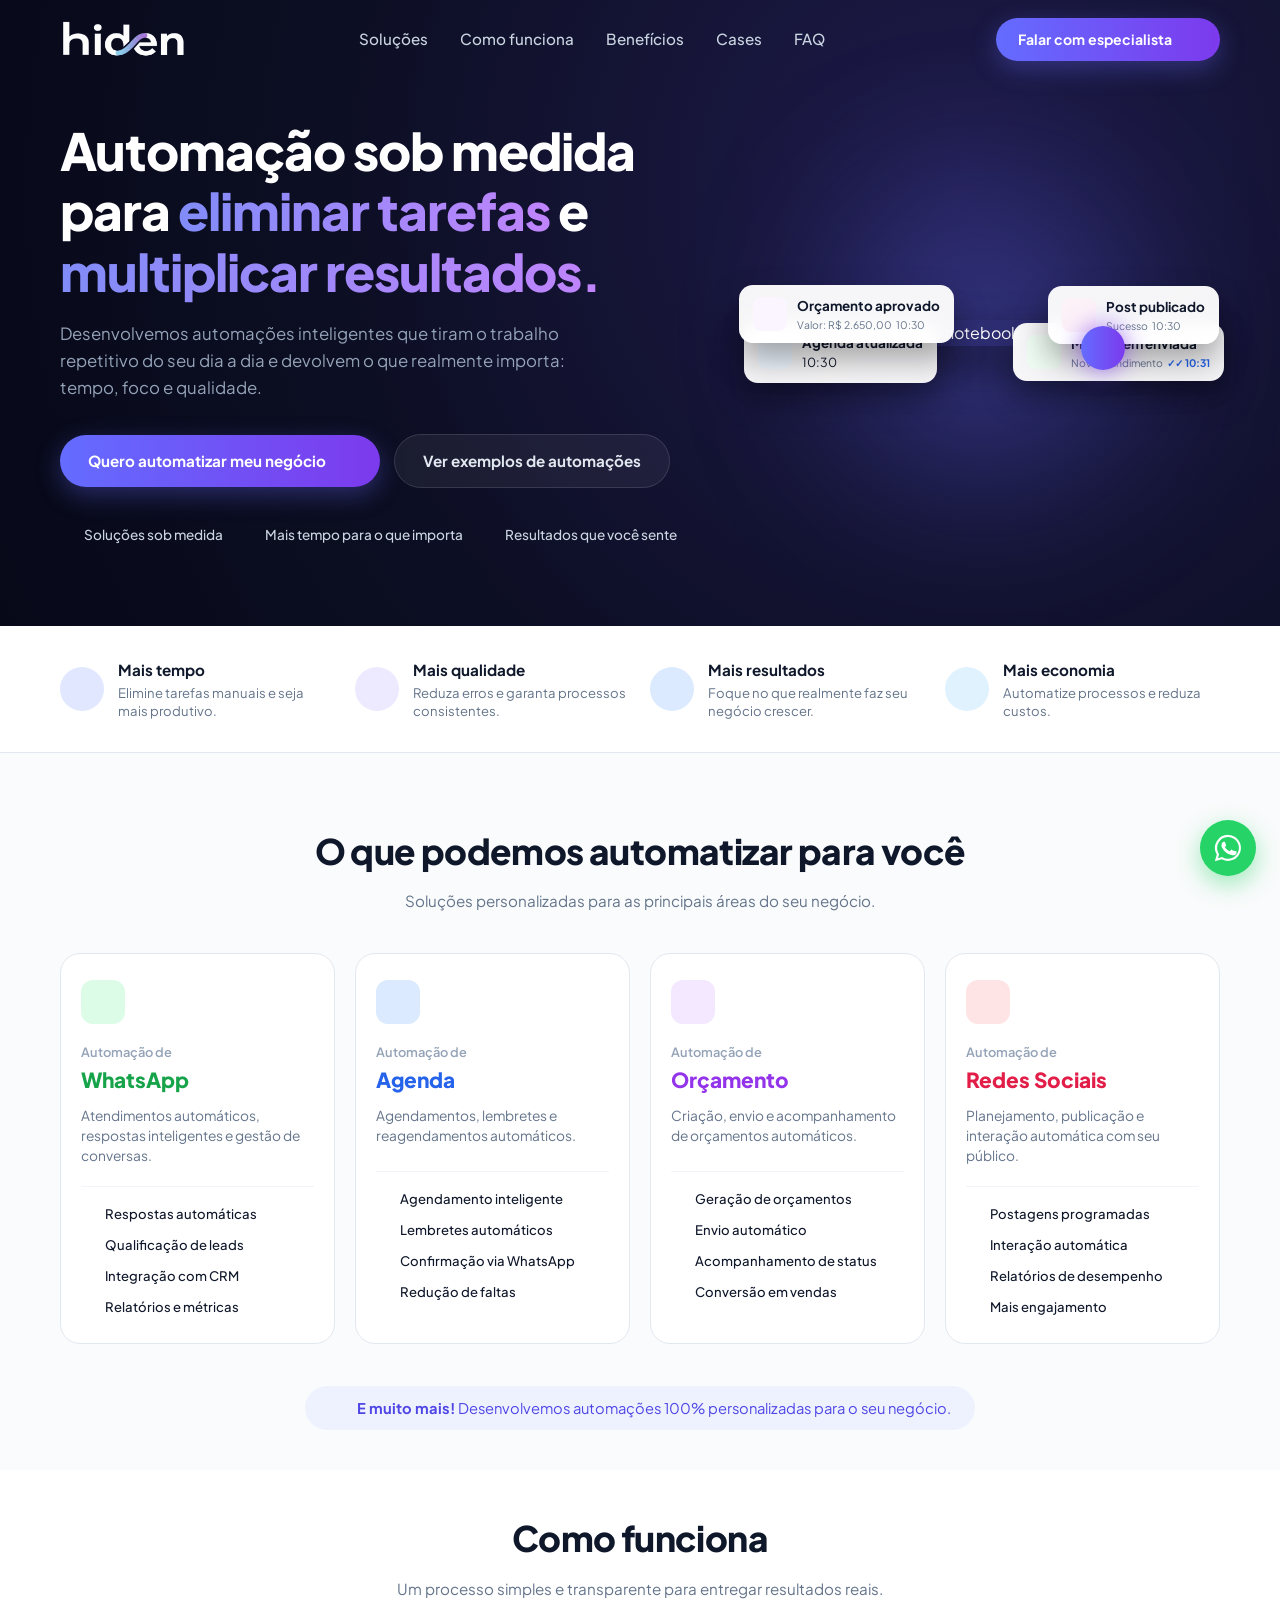
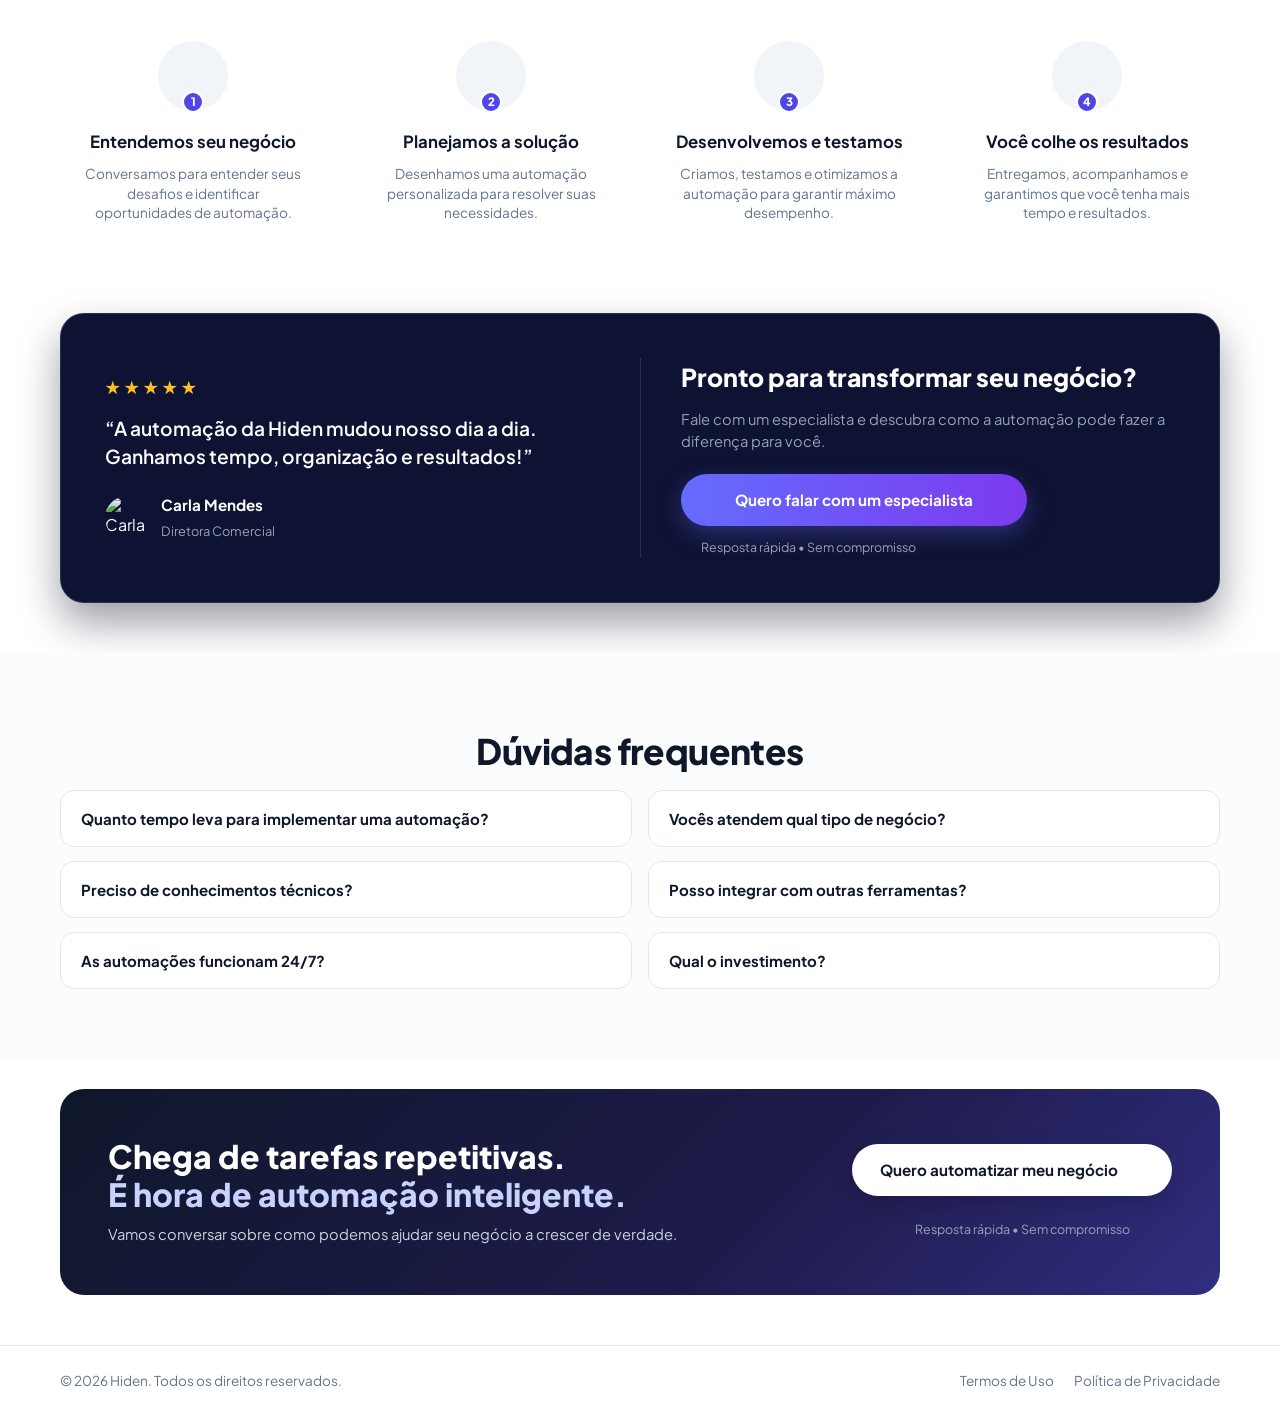
==== index.html @ 2fac0764 "fix whatsapp" ====
<!DOCTYPE html>
<html lang="pt-BR">
<head>
  <meta charset="UTF-8" />
  <meta name="viewport" content="width=device-width, initial-scale=1.0" />
  <title>Hiden - Automação Sob Medida</title>
  <link rel="preconnect" href="https://fonts.googleapis.com">
  <link rel="preconnect" href="https://fonts.gstatic.com" crossorigin>
  <link href="https://fonts.googleapis.com/css2?family=Plus+Jakarta+Sans:wght@400;500;600;700;800&display=swap" rel="stylesheet">
  <script src="https://unpkg.com/lucide@latest"></script>
  <link rel="stylesheet" href="style.css" />
  <link rel="icon" type="image/x-icon" href="icone.ico">
</head>
<body>

  <div class="navbar-wrapper">
    <nav class="navbar container">
      <div class="logo">
        <img src="logo_branco.png" height="40" alt="Hiden">
      </div>
      <ul class="nav-links">
        <li><a href="#solucoes">Soluções</a></li>
        <li><a href="#como-funciona">Como funciona</a></li>
        <li><a href="#beneficios">Benefícios</a></li>
        <li><a href="#cases">Cases</a></li>
        <li><a href="#faq">FAQ</a></li>
      </ul>
      <a href="https://wa.me/5511926170444?text=Ol%C3%A1%21%20Quero%20automatizar%20o%20meu%20trabalho." target="_blank" class="btn btn-primary btn-nav">Falar com especialista <i data-lucide="arrow-right"></i></a>
    </nav>
  </div>

  <header class="hero-wrapper">

    <div class="hero-content container">
      <div class="hero-text">
        <h1>Automação sob medida para <span class="gradient-text">eliminar tarefas</span> e <span class="gradient-text">multiplicar resultados.</span></h1>
        <p class="hero-description">
          Desenvolvemos automações inteligentes que tiram o trabalho repetitivo do seu dia a dia e devolvem o que realmente importa: tempo, foco e qualidade.
        </p>

        <div class="hero-actions">
          <a href="https://wa.me/5511926170444?text=Ol%C3%A1%21%20Quero%20automatizar%20o%20meu%20trabalho." target="_blank" class="btn btn-primary">Quero automatizar meu negócio <i data-lucide="arrow-right"></i></a>
          <a href="#solucoes" class="btn btn-secondary">Ver exemplos de automações</a>
        </div>

        <div class="hero-badges">
          <div class="badge-item"><i data-lucide="check-circle-2"></i> Soluções sob medida</div>
          <div class="badge-item"><i data-lucide="check-circle-2"></i> Mais tempo para o que importa</div>
          <div class="badge-item"><i data-lucide="check-circle-2"></i> Resultados que você sente</div>
        </div>
      </div>

      <div class="hero-visual">
        <div class="visual-glow"></div>
        <img src="https://images.unsplash.com/photo-1534528741775-53994a69daeb?auto=format&fit=crop&w=700&q=80" alt="Profissional utilizando notebook" class="person-img" />

        <div class="floating-card card-top-left">
          <div class="card-icon blue"><i data-lucide="calendar"></i></div>
          <div class="card-info">
            <strong>Agenda atualizada</strong>
            <span>10:30</span>
          </div>
        </div>

        <div class="floating-card card-top-right">
          <div class="card-icon green"><i data-lucide="message-circle"></i></div>
          <div class="card-info">
            <strong>Mensagem enviada</strong>
            <small>Novo atendimento <span class="check-double">✓✓ 10:31</span></small>
          </div>
        </div>

        <div class="floating-badge-center">
          <i data-lucide="check"></i>
        </div>

        <div class="floating-card card-bottom-left">
          <div class="card-icon purple"><i data-lucide="badge-dollar-sign"></i></div>
          <div class="card-info">
            <strong>Orçamento aprovado</strong>
            <small>Valor: R$ 2.650,00 <span>10:30</span></small>
          </div>
        </div>

        <div class="floating-card card-bottom-right">
          <div class="card-icon pink"><i data-lucide="camera"></i></div>
          <div class="card-info">
            <strong>Post publicado</strong>
            <small>Sucesso <span>10:30</span></small>
          </div>
        </div>
      </div>
    </div>
  </header>

  <section class="benefits-bar" id="beneficios">
    <div class="container benefits-grid">
      <div class="benefit-item">
        <div class="benefit-icon blue"><i data-lucide="clock"></i></div>
        <div>
          <h4>Mais tempo</h4>
          <p>Elimine tarefas manuais e seja mais produtivo.</p>
        </div>
      </div>
      <div class="benefit-item">
        <div class="benefit-icon purple"><i data-lucide="crosshair"></i></div>
        <div>
          <h4>Mais qualidade</h4>
          <p>Reduza erros e garanta processos consistentes.</p>
        </div>
      </div>
      <div class="benefit-item">
        <div class="benefit-icon blue-dark"><i data-lucide="bar-chart-2"></i></div>
        <div>
          <h4>Mais resultados</h4>
          <p>Foque no que realmente faz seu negócio crescer.</p>
        </div>
      </div>
      <div class="benefit-item">
        <div class="benefit-icon blue-light"><i data-lucide="dollar-sign"></i></div>
        <div>
          <h4>Mais economia</h4>
          <p>Automatize processos e reduza custos.</p>
        </div>
      </div>
    </div>
  </section>

<!-- ================= O QUE PODEMOS AUTOMATIZAR ================= -->
  <section class="section solutions-section" id="solucoes">
    <div class="container text-center">
      <h2 class="section-title">O que podemos automatizar para você</h2>
      <p class="section-subtitle">Soluções personalizadas para as principais áreas do seu negócio.</p>

      <div class="solutions-grid">
        <div class="solution-card">
          <div class="solution-icon-box green"><i data-lucide="message-square"></i></div>
          <span class="solution-tag">Automação de</span>
          <h3 class="green-text">WhatsApp</h3>
          <p class="solution-desc">Atendimentos automáticos, respostas inteligentes e gestão de conversas.</p>
          <ul class="solution-features">
            <li><i data-lucide="check-circle-2"></i> Respostas automáticas</li>
            <li><i data-lucide="check-circle-2"></i> Qualificação de leads</li>
            <li><i data-lucide="check-circle-2"></i> Integração com CRM</li>
            <li><i data-lucide="check-circle-2"></i> Relatórios e métricas</li>
          </ul>
        </div>

        <div class="solution-card">
          <div class="solution-icon-box blue"><i data-lucide="calendar"></i></div>
          <span class="solution-tag">Automação de</span>
          <h3 class="blue-text">Agenda</h3>
          <p class="solution-desc">Agendamentos, lembretes e reagendamentos automáticos.</p>
          <ul class="solution-features">
            <li><i data-lucide="check-circle-2"></i> Agendamento inteligente</li>
            <li><i data-lucide="check-circle-2"></i> Lembretes automáticos</li>
            <li><i data-lucide="check-circle-2"></i> Confirmação via WhatsApp</li>
            <li><i data-lucide="check-circle-2"></i> Redução de faltas</li>
          </ul>
        </div>

        <div class="solution-card">
          <div class="solution-icon-box purple"><i data-lucide="dollar-sign"></i></div>
          <span class="solution-tag">Automação de</span>
          <h3 class="purple-text">Orçamento</h3>
          <p class="solution-desc">Criação, envio e acompanhamento de orçamentos automáticos.</p>
          <ul class="solution-features">
            <li><i data-lucide="check-circle-2"></i> Geração de orçamentos</li>
            <li><i data-lucide="check-circle-2"></i> Envio automático</li>
            <li><i data-lucide="check-circle-2"></i> Acompanhamento de status</li>
            <li><i data-lucide="check-circle-2"></i> Conversão em vendas</li>
          </ul>
        </div>

        <div class="solution-card">
          <div class="solution-icon-box pink"><i data-lucide="camera"></i></div>
          <span class="solution-tag">Automação de</span>
          <h3 class="pink-text">Redes Sociais</h3>
          <p class="solution-desc">Planejamento, publicação e interação automática com seu público.</p>
          <ul class="solution-features">
            <li><i data-lucide="check-circle-2"></i> Postagens programadas</li>
            <li><i data-lucide="check-circle-2"></i> Interação automática</li>
            <li><i data-lucide="check-circle-2"></i> Relatórios de desempenho</li>
            <li><i data-lucide="check-circle-2"></i> Mais engajamento</li>
          </ul>
        </div>
      </div>

      <!-- BADGE CORRIGIDA -->
      <div class="custom-solution-tag">
        <i data-lucide="sparkles"></i>
        <span><strong>E muito mais!</strong> Desenvolvemos automações 100% personalizadas para o seu negócio.</span>
      </div>
    </div>
  </section>

  <!-- ================= COMO FUNCIONA ================= -->
  <section class="section how-it-works" id="como-funciona">
    <div class="container text-center">
      <h2 class="section-title">Como funciona</h2>
      <p class="section-subtitle">Um processo simples e transparente para entregar resultados reais.</p>

      <div class="steps-container">
        <!-- Passo 1 -->
        <div class="step-card">
          <div class="step-circle">
            <i data-lucide="message-circle"></i>
            <span class="step-num">1</span>
          </div>
          <div class="step-text">
            <h4>Entendemos seu negócio</h4>
            <p>Conversamos para entender seus desafios e identificar oportunidades de automação.</p>
          </div>
        </div>

        <div class="step-arrow"><i data-lucide="arrow-right"></i></div>

        <!-- Passo 2 -->
        <div class="step-card">
          <div class="step-circle">
            <i data-lucide="puzzle"></i>
            <span class="step-num">2</span>
          </div>
          <div class="step-text">
            <h4>Planejamos a solução</h4>
            <p>Desenhamos uma automação personalizada para resolver suas necessidades.</p>
          </div>
        </div>

        <div class="step-arrow"><i data-lucide="arrow-right"></i></div>

        <!-- Passo 3 -->
        <div class="step-card">
          <div class="step-circle">
            <i data-lucide="rocket"></i>
            <span class="step-num">3</span>
          </div>
          <div class="step-text">
            <h4>Desenvolvemos e testamos</h4>
            <p>Criamos, testamos e otimizamos a automação para garantir máximo desempenho.</p>
          </div>
        </div>

        <div class="step-arrow"><i data-lucide="arrow-right"></i></div>

        <!-- Passo 4 -->
        <div class="step-card">
          <div class="step-circle">
            <i data-lucide="check"></i>
            <span class="step-num">4</span>
          </div>
          <div class="step-text">
            <h4>Você colhe os resultados</h4>
            <p>Entregamos, acompanhamos e garantimos que você tenha mais tempo e resultados.</p>
          </div>
        </div>
      </div>
    </div>
  </section>

  <section class="section testimonial-cta-section" id="cases">
    <div class="container">
      <div class="cta-dual-box">
        <div class="cta-box-left">
          <div class="stars">★★★★★</div>
          <blockquote>
            “A automação da Hiden mudou nosso dia a dia. Ganhamos tempo, organização e resultados!”
          </blockquote>
          <div class="author-info">
            <img src="https://images.unsplash.com/photo-1573496359142-b8d87734a5a2?auto=format&fit=crop&w=150&q=80" alt="Carla Mendes" />
            <div>
              <strong>Carla Mendes</strong>
              <span>Diretora Comercial</span>
            </div>
          </div>
        </div>

        <div class="box-divider"></div>

        <div class="cta-box-right">
          <h3>Pronto para transformar seu negócio?</h3>
          <p>Fale com um especialista e descubra como a automação pode fazer a diferença para você.</p>
          <a href="https://wa.me/5511926170444?text=Ol%C3%A1%21%20Quero%20automatizar%20o%20meu%20trabalho." target="_blank" class="btn btn-primary"><i data-lucide="message-circle"></i>Quero falar com um especialista <i data-lucide="arrow-right"></i></a>
          <span class="guarantee-text"><i data-lucide="zap"></i> Resposta rápida • Sem compromisso</span>
        </div>
      </div>
    </div>
  </section>

  <!-- 
  <section class="companies-section">
    <div class="container text-center">
      <p class="companies-title">Empresas que confiam no nosso trabalho</p>
      <div class="companies-logos">
        <div class="logo-placeholder"><i data-lucide="hexagon"></i> <span>EmpresaA</span></div>
        <div class="logo-placeholder"><i data-lucide="circle-dot"></i> <span>EmpresaB</span></div>
        <div class="logo-placeholder"><i data-lucide="square"></i> <span>EmpresaC</span></div>
        <div class="logo-placeholder"><i data-lucide="shield"></i> <span>EmpresaD</span></div>
        <div class="logo-placeholder"><i data-lucide="triangle"></i> <span>EmpresaE</span></div>
        <div class="logo-placeholder"><i data-lucide="layers"></i> <span>EmpresaF</span></div>
      </div>
    </div>
  </section>
    -->

  <section class="section faq-section" id="faq">
    <div class="container">
      <h2 class="section-title text-center">Dúvidas frequentes</h2>

      <div class="faq-grid">
        <div class="faq-column">
          <div class="faq-item">
            <button class="faq-question">
              <span>Quanto tempo leva para implementar uma automação?</span>
              <i data-lucide="chevron-down"></i>
            </button>
            <div class="faq-answer">
              <p>O tempo médio varia entre 3 a 15 dias úteis, dependendo do grau de complexidade e personalização necessária para o fluxo do seu negócio.</p>
            </div>
          </div>

          <div class="faq-item">
            <button class="faq-question">
              <span>Preciso de conhecimentos técnicos?</span>
              <i data-lucide="chevron-down"></i>
            </button>
            <div class="faq-answer">
              <p>Não! Cuidamos de 100% da parte técnica, configuração e testes. Você recebe a automação pronta para usar e fácil de operar.</p>
            </div>
          </div>

          <div class="faq-item">
            <button class="faq-question">
              <span>As automações funcionam 24/7?</span>
              <i data-lucide="chevron-down"></i>
            </button>
            <div class="faq-answer">
              <p>Sim, todos os fluxos e integrações rodam em nuvem ininterruptamente, atendendo e processando dados 24 horas por dia, 7 dias por semana.</p>
            </div>
          </div>
        </div>

        <div class="faq-column">
          <div class="faq-item">
            <button class="faq-question">
              <span>Vocês atendem qual tipo de negócio?</span>
              <i data-lucide="chevron-down"></i>
            </button>
            <div class="faq-answer">
              <p>Atendemos desde profissionais liberais e clínicas até e-commerces, agências e empresas de médio e grande porte com processos repetitivos.</p>
            </div>
          </div>

          <div class="faq-item">
            <button class="faq-question">
              <span>Posso integrar com outras ferramentas?</span>
              <i data-lucide="chevron-down"></i>
            </button>
            <div class="faq-answer">
              <p>Sim! Integramos com mais de 5.000 ferramentas e CRMs, incluindo WhatsApp, Google Planilhas, Hotmart, RD Station, HubSpot, Notion e ERPs.</p>
            </div>
          </div>

          <div class="faq-item">
            <button class="faq-question">
              <span>Qual o investimento?</span>
              <i data-lucide="chevron-down"></i>
            </button>
            <div class="faq-answer">
              <p>O investimento é proporcional ao escopo da sua necessidade. Apresentamos uma proposta detalhada e transparente logo após a reunião inicial.</p>
            </div>
          </div>
        </div>
      </div>
    </div>
  </section>

  <footer class="bottom-banner-section" id="contato">
    <div class="container">
      <div class="bottom-banner">
        <div class="banner-text">
          <h2>Chega de tarefas repetitivas.<br><span>É hora de automação inteligente.</span></h2>
          <p>Vamos conversar sobre como podemos ajudar seu negócio a crescer de verdade.</p>
        </div>
        <div class="banner-actions">
          <a href="https://wa.me/5511926170444?text=Ol%C3%A1%21%20Quero%20automatizar%20o%20meu%20trabalho." target="_blank" class="btn btn-white">Quero automatizar meu negócio <i data-lucide="arrow-right"></i></a>
          <span class="guarantee-text"><i data-lucide="zap"></i> Resposta rápida • Sem compromisso</span>
        </div>
      </div>
    </div>

    <!-- Sub-footer discreto -->
    <div class="site-footer">
      <div class="container site-footer-content">
        <p>© 2026 Hiden. Todos os direitos reservados.</p>
        <div class="footer-links">
          <a href="termos-e-privacidade.html#termos">Termos de Uso</a>
          <a href="termos-e-privacidade.html#privacidade">Política de Privacidade</a>
        </div>
      </div>
    </div>
  </footer>

  <a href="https://wa.me/5511926170444?text=Ol%C3%A1%21%20Quero%20automatizar%20o%20meu%20trabalho." target="_blank" rel="noopener noreferrer" class="whatsapp-float" aria-label="Fale conosco pelo WhatsApp">
    <svg xmlns="http://www.w3.org/2000/svg" viewBox="0 0 32 32" fill="currentColor">
      <path d="M16 2a13.9 13.9 0 0 0-12 21L2 30l7.2-1.9A13.9 13.9 0 1 0 16 2zm0 25.5a11.5 11.5 0 0 1-5.9-1.6l-.4-.3-4.4 1.2 1.2-4.3-.3-.4A11.6 11.6 0 1 1 16 27.5zm6.4-8.6c-.3-.2-2-.1-2.3-1.1-.3-.2-.6-.3-.8.1s-.9 1.1-1.1 1.3-.4.2-.7.1a9.2 9.2 0 0 1-2.7-1.7 10.2 10.2 0 0 1-1.9-2.3c-.2-.4 0-.6.1-.8.2-.1.3-.4.5-.5.2-.2.2-.4.4-.6.1-.2 0-.4 0-.6s-.8-2-1.1-2.8c-.3-.7-.6-.6-.8-.6h-.7a1.4 1.4 0 0 0-1 .5 4.3 4.3 0 0 0-1.3 3.2c0 1.9 1.4 3.7 1.6 3.9.2.3 2.7 4.1 6.6 5.8 1 .4 1.7.6 2.3.8 1 .3 1.9.3 2.6.2.8-.1 2.4-1 2.8-2 .3-1 .3-1.8.2-2s-.3-.2-.6-.3z"/>
    </svg>
  </a>

  <script src="script.js"></script>
</body>
</html>
---- style.css ----
/* ================= CSS VARIABLES & RESET ================= */
:root {
  --primary-gradient: linear-gradient(135deg, #6366f1 0%, #4f46e5 100%);
  --btn-gradient: linear-gradient(90deg, #646cff 0%, #7c3aed 100%);
  --hero-bg: radial-gradient(circle at 75% 30%, #1e1b4b 0%, #0c0e23 60%, #070919 100%);
  --dark-surface: #0e1233;
  --dark-border: rgba(255, 255, 255, 0.12);
  --text-primary: #0f172a;
  --text-secondary: #64748b;
  --text-muted: #94a3b8;
  --bg-light: #f8fafc;
  --card-border: #e2e8f0;
  --white: #ffffff;
  --radius-lg: 20px;
  --radius-md: 14px;
  --radius-full: 9999px;
  --font-main: 'Plus Jakarta Sans', sans-serif;
  --transition: all 0.25s cubic-bezier(0.4, 0, 0.2, 1);
}

*, *::before, *::after {
  margin: 0;
  padding: 0;
  box-sizing: border-box;
}

html, body {
  overflow-x: hidden;
  width: 100%;
  font-family: var(--font-main);
  background-color: var(--white);
  color: var(--text-primary);
  line-height: 1.6;
  -webkit-font-smoothing: antialiased;
}

a {
  text-decoration: none;
  color: inherit;
}

ul {
  list-style: none;
}

.container {
  width: 100%;
  max-width: 1200px;
  margin: 0 auto;
  padding: 0 20px;
}

.text-center {
  text-align: center;
}

/* ================= TYPOGRAPHY & BUTTONS ================= */
.gradient-text {
  background: linear-gradient(90deg, #818cf8, #c084fc);
  background-clip: text;
  -webkit-background-clip: text;
  -webkit-text-fill-color: transparent;
}

.btn {
  display: inline-flex;
  align-items: center;
  justify-content: center;
  gap: 8px;
  padding: 14px 28px;
  font-size: 0.95rem;
  font-weight: 700;
  border-radius: var(--radius-full);
  transition: var(--transition);
  cursor: pointer;
  border: none;
  text-align: center;
}

.btn svg, .btn i {
  width: 18px;
  height: 18px;
}

.btn-primary {
  background: var(--btn-gradient);
  color: var(--white);
  box-shadow: 0 8px 24px rgba(99, 102, 241, 0.35);
}

.btn-primary:hover {
  transform: translateY(-2px);
  box-shadow: 0 12px 28px rgba(99, 102, 241, 0.45);
}

.btn-secondary {
  background: rgba(255, 255, 255, 0.06);
  color: #e2e8f0;
  border: 1px solid var(--dark-border);
}

.btn-secondary:hover {
  background: rgba(255, 255, 255, 0.12);
  color: var(--white);
}

.btn-white {
  background-color: var(--white);
  color: #0f172a;
  box-shadow: 0 8px 20px rgba(0, 0, 0, 0.15);
}

.btn-white:hover {
  background-color: #f8fafc;
  transform: translateY(-2px);
}

/* ================= NAVBAR INTELIGENTE ================= */
.navbar-wrapper {
  position: fixed;
  top: 0;
  left: 0;
  width: 100%;
  z-index: 1000;
  padding: 18px 0;
  transition: transform 0.3s ease, background-color 0.3s ease, padding 0.3s ease, box-shadow 0.3s ease;
}

.navbar-wrapper.scrolled {
  background: rgba(7, 9, 25, 0.88);
  backdrop-filter: blur(14px);
  -webkit-backdrop-filter: blur(14px);
  border-bottom: 1px solid rgba(255, 255, 255, 0.08);
  box-shadow: 0 10px 30px rgba(0, 0, 0, 0.4);
  padding: 12px 0;
}

.navbar-wrapper.nav-hidden {
  transform: translateY(-100%);
}

.navbar {
  display: flex;
  align-items: center;
  justify-content: space-between;
  gap: 16px;
}

.logo img {
  display: block;
  height: 38px;
  width: auto;
}

.nav-links {
  display: flex;
  align-items: center;
  gap: 32px;
}

.nav-links a {
  font-size: 0.95rem;
  color: #cbd5e1;
  font-weight: 500;
  transition: var(--transition);
}

.nav-links a:hover {
  color: var(--white);
}

.btn-nav {
  padding: 10px 22px;
  font-size: 0.88rem;
  flex-shrink: 0;
}

/* ================= HERO SECTION ================= */
.hero-wrapper {
  background: var(--hero-bg);
  color: var(--white);
  padding-top: 120px;
  padding-bottom: 80px;
  position: relative;
  overflow: hidden;
}

.hero-content {
  display: grid;
  grid-template-columns: 1.15fr 0.85fr;
  gap: 48px;
  align-items: center;
}

.hero-text h1 {
  font-size: clamp(2.1rem, 4.5vw, 3.2rem);
  font-weight: 800;
  line-height: 1.18;
  letter-spacing: -1px;
  margin-bottom: 20px;
}

.hero-description {
  font-size: clamp(0.95rem, 2vw, 1.05rem);
  color: #94a3b8;
  line-height: 1.6;
  margin-bottom: 32px;
  max-width: 520px;
}

.hero-actions {
  display: flex;
  align-items: center;
  gap: 14px;
  margin-bottom: 36px;
  flex-wrap: wrap;
}

.hero-badges {
  display: flex;
  align-items: center;
  gap: 18px;
  flex-wrap: wrap;
}

.badge-item {
  display: flex;
  align-items: center;
  gap: 8px;
  font-size: 0.85rem;
  color: #cbd5e1;
  font-weight: 500;
}

.badge-item svg, .badge-item i {
  width: 16px;
  height: 16px;
  color: #818cf8;
  flex-shrink: 0;
}

/* Hero Visual */
.hero-visual {
  position: relative;
  display: flex;
  justify-content: center;
  align-items: center;
  width: 100%;
  max-width: 440px;
  margin: 0 auto;
}

.person-img {
  width: 100%;
  height: auto;
  border-radius: 24px;
  object-fit: cover;
  position: relative;
  z-index: 2;
  box-shadow: 0 20px 40px rgba(0,0,0,0.5);
}

.visual-glow {
  position: absolute;
  width: 280px;
  height: 280px;
  background: rgba(99, 102, 241, 0.35);
  filter: blur(80px);
  border-radius: 50%;
  z-index: 1;
}

/* Floating Cards */
.floating-card {
  position: absolute;
  background: rgba(255, 255, 255, 0.96);
  backdrop-filter: blur(8px);
  color: #0f172a;
  padding: 10px 14px;
  border-radius: var(--radius-md);
  box-shadow: 0 16px 32px rgba(0, 0, 0, 0.35);
  display: flex;
  align-items: center;
  gap: 10px;
  z-index: 4;
  font-size: 0.78rem;
  white-space: nowrap;
  animation: float 4s ease-in-out infinite alternate;
}

.floating-card strong {
  display: block;
  font-size: 0.84rem;
  font-weight: 700;
}

.floating-card small {
  color: #64748b;
  display: flex;
  align-items: center;
  gap: 4px;
}

.card-icon {
  width: 34px;
  height: 34px;
  border-radius: 8px;
  display: flex;
  align-items: center;
  justify-content: center;
  flex-shrink: 0;
}

.card-icon svg, .card-icon i { width: 17px; height: 17px; }
.card-icon.blue { background: #eff6ff; color: #2563eb; }
.card-icon.green { background: #f0fdf4; color: #16a34a; }
.card-icon.purple { background: #faf5ff; color: #9333ea; }
.card-icon.pink { background: #fdf2f8; color: #db2777; }

.check-double { color: #2563eb; font-weight: 700; }

.card-top-left { top: 6%; left: -20px; }
.card-top-right { top: 12%; right: -20px; animation-delay: 1s; }
.card-bottom-left { bottom: 10%; left: -25px; animation-delay: 2s; }
.card-bottom-right { bottom: 6%; right: -15px; animation-delay: 1.5s; }

.floating-badge-center {
  position: absolute;
  top: 24%;
  right: 18%;
  background: var(--btn-gradient);
  width: 44px;
  height: 44px;
  border-radius: 50%;
  display: flex;
  align-items: center;
  justify-content: center;
  color: var(--white);
  box-shadow: 0 0 25px rgba(124, 58, 237, 0.7);
  z-index: 5;
}

.floating-badge-center svg, .floating-badge-center i {
  width: 22px;
  height: 22px;
}

@keyframes float {
  0% { transform: translateY(0px); }
  100% { transform: translateY(-7px); }
}

/* ================= BENEFITS BAR ================= */
.benefits-bar {
  background: var(--white);
  border-bottom: 1px solid var(--card-border);
  padding: 32px 0;
}

.benefits-grid {
  display: grid;
  grid-template-columns: repeat(4, 1fr);
  gap: 20px;
}

.benefit-item {
  display: flex;
  align-items: center;
  gap: 14px;
}

.benefit-icon {
  width: 44px;
  height: 44px;
  border-radius: 50%;
  display: flex;
  align-items: center;
  justify-content: center;
  flex-shrink: 0;
}

.benefit-icon svg, .benefit-icon i { width: 20px; height: 20px; }
.benefit-icon.blue { background: #e0e7ff; color: #4338ca; }
.benefit-icon.purple { background: #ede9fe; color: #6d28d9; }
.benefit-icon.blue-dark { background: #dbeafe; color: #1d4ed8; }
.benefit-icon.blue-light { background: #e0f2fe; color: #0284c7; }

.benefit-item h4 {
  font-size: 0.95rem;
  font-weight: 700;
  margin-bottom: 2px;
}

.benefit-item p {
  font-size: 0.82rem;
  color: var(--text-secondary);
  line-height: 1.35;
}

/* ================= SECTION COMMONS ================= */
.section {
  padding: 70px 0;
}

.section-title {
  font-size: clamp(1.6rem, 3.5vw, 2.2rem);
  font-weight: 800;
  letter-spacing: -0.6px;
  margin-bottom: 10px;
}

.section-subtitle {
  font-size: 0.95rem;
  color: var(--text-secondary);
  margin-bottom: 40px;
  max-width: 600px;
  margin-left: auto;
  margin-right: auto;
}

/* ================= SOLUÇÕES SECTION ================= */
.solutions-section {
  background-color: #fafbfc;
  padding-bottom: 40px;
}

.solutions-grid {
  display: grid;
  grid-template-columns: repeat(4, 1fr);
  gap: 20px;
  margin-bottom: 32px;
  text-align: left;
}

.solution-card {
  background: var(--white);
  border: 1px solid var(--card-border);
  border-radius: var(--radius-lg);
  padding: 26px 20px;
  transition: var(--transition);
  display: flex;
  flex-direction: column;
}

.solution-card:hover {
  transform: translateY(-4px);
  box-shadow: 0 14px 28px rgba(0, 0, 0, 0.06);
  border-color: #cbd5e1;
}

.solution-icon-box {
  width: 44px;
  height: 44px;
  border-radius: 12px;
  display: flex;
  align-items: center;
  justify-content: center;
  margin-bottom: 18px;
}

.solution-icon-box svg, .solution-icon-box i { width: 22px; height: 22px; }
.solution-icon-box.green { background: #dcfce7; color: #16a34a; }
.solution-icon-box.blue { background: #dbeafe; color: #2563eb; }
.solution-icon-box.purple { background: #f3e8ff; color: #9333ea; }
.solution-icon-box.pink { background: #ffe4e6; color: #e11d48; }

.solution-tag {
  font-size: 0.8rem;
  color: var(--text-muted);
  font-weight: 600;
}

.solution-card h3 {
  font-size: 1.3rem;
  font-weight: 800;
  margin-bottom: 10px;
}

.green-text { color: #16a34a; }
.blue-text { color: #2563eb; }
.purple-text { color: #9333ea; }
.pink-text { color: #e11d48; }

.solution-desc {
  font-size: 0.86rem;
  color: var(--text-secondary);
  line-height: 1.45;
  margin-bottom: 20px;
  min-height: 45px;
}

.solution-features {
  border-top: 1px solid #f1f5f9;
  padding-top: 16px;
  display: flex;
  flex-direction: column;
  gap: 10px;
}

.solution-features li {
  display: flex;
  align-items: center;
  gap: 8px;
  font-size: 0.82rem;
  color: var(--text-primary);
  font-weight: 500;
}

.solution-features li svg, .solution-features li i {
  width: 16px;
  height: 16px;
  color: #6366f1;
  flex-shrink: 0;
}

.custom-solution-tag {
  display: inline-flex;
  align-items: center;
  justify-content: center;
  gap: 8px;
  font-size: 0.88rem;
  color: #4f46e5;
  background: #eef2ff;
  padding: 10px 20px;
  border-radius: var(--radius-full);
  max-width: 100%;
}

.custom-solution-tag svg, .custom-solution-tag i {
  width: 16px;
  height: 16px;
  flex-shrink: 0;
}

/* ================= COMO FUNCIONA ================= */
.how-it-works {
  background: var(--white);
  padding-top: 40px;
}

.steps-container {
  display: flex;
  align-items: flex-start;
  justify-content: space-between;
  gap: 16px;
  position: relative;
  margin-top: 20px;
}

.step-card {
  flex: 1;
  display: flex;
  flex-direction: column;
  align-items: center;
  text-align: center;
}

.step-circle {
  width: 70px;
  height: 70px;
  background: #f1f5f9;
  border-radius: 50%;
  display: flex;
  align-items: center;
  justify-content: center;
  position: relative;
  margin-bottom: 18px;
  color: #6366f1;
}

.step-circle svg, .step-circle i {
  width: 28px;
  height: 28px;
}

.step-num {
  position: absolute;
  bottom: -2px;
  left: 50%;
  transform: translateX(-50%);
  background: #4f46e5;
  color: var(--white);
  font-size: 0.72rem;
  font-weight: 800;
  width: 22px;
  height: 22px;
  border-radius: 50%;
  display: flex;
  align-items: center;
  justify-content: center;
  border: 2px solid var(--white);
}

.step-card h4 {
  font-size: 1rem;
  font-weight: 700;
  margin-bottom: 6px;
}

.step-card p {
  font-size: 0.84rem;
  color: var(--text-secondary);
  line-height: 1.45;
  max-width: 230px;
}

.step-arrow {
  margin-top: 24px;
  color: #cbd5e1;
}

.step-arrow svg, .step-arrow i {
  width: 20px;
  height: 20px;
}

/* ================= TESTIMONIAL & CTA BOX ================= */
.testimonial-cta-section {
  padding-top: 20px;
  padding-bottom: 50px;
}

.cta-dual-box {
  background: var(--dark-surface);
  border-radius: 24px;
  border: 1px solid var(--dark-border);
  padding: 44px;
  display: grid;
  grid-template-columns: 1fr auto 1fr;
  gap: 40px;
  align-items: center;
  color: var(--white);
  box-shadow: 0 20px 40px rgba(11, 14, 38, 0.4);
}

.cta-box-left .stars {
  color: #fbbf24;
  font-size: 1.1rem;
  letter-spacing: 3px;
  margin-bottom: 14px;
}

.cta-box-left blockquote {
  font-size: 1.2rem;
  font-weight: 600;
  line-height: 1.45;
  margin-bottom: 22px;
}

.author-info {
  display: flex;
  align-items: center;
  gap: 12px;
}

.author-info img {
  width: 44px;
  height: 44px;
  border-radius: 50%;
  object-fit: cover;
}

.author-info strong {
  display: block;
  font-size: 0.95rem;
}

.author-info span {
  font-size: 0.8rem;
  color: var(--text-muted);
}

.box-divider {
  width: 1px;
  height: 100%;
  min-height: 160px;
  background: var(--dark-border);
}

.cta-box-right h3 {
  font-size: 1.55rem;
  font-weight: 800;
  margin-bottom: 10px;
}

.cta-box-right p {
  font-size: 0.92rem;
  color: #94a3b8;
  margin-bottom: 22px;
  line-height: 1.5;
}

.guarantee-text {
  display: flex;
  align-items: center;
  gap: 6px;
  font-size: 0.78rem;
  color: #94a3b8;
  margin-top: 12px;
}

.guarantee-text svg, .guarantee-text i {
  width: 14px;
  height: 14px;
  color: #818cf8;
}

/* ================= FAQ ================= */
.faq-section {
  background-color: #fbfcfe;
}

.faq-grid {
  display: grid;
  grid-template-columns: 1fr 1fr;
  gap: 16px;
}

.faq-column {
  display: flex;
  flex-direction: column;
  gap: 14px;
}

.faq-item {
  background: var(--white);
  border: 1px solid var(--card-border);
  border-radius: var(--radius-md);
  overflow: hidden;
  transition: var(--transition);
}

.faq-question {
  width: 100%;
  padding: 18px 20px;
  background: transparent;
  border: none;
  display: flex;
  align-items: center;
  justify-content: space-between;
  font-family: inherit;
  font-size: 0.92rem;
  font-weight: 700;
  color: var(--text-primary);
  text-align: left;
  cursor: pointer;
  gap: 12px;
}

.faq-question svg, .faq-question i {
  width: 18px;
  height: 18px;
  color: var(--text-secondary);
  transition: transform 0.3s ease;
  flex-shrink: 0;
}

.faq-answer {
  max-height: 0;
  overflow: hidden;
  transition: max-height 0.35s ease, padding 0.3s ease;
  padding: 0 20px;
}

.faq-answer p {
  font-size: 0.86rem;
  color: var(--text-secondary);
  line-height: 1.55;
  padding-bottom: 18px;
}

.faq-item.active .faq-question svg,
.faq-item.active .faq-question i {
  transform: rotate(180deg);
}

.faq-item.active .faq-answer {
  max-height: 250px;
}

/* ================= BOTTOM CTA BANNER & SUB-FOOTER ================= */
.bottom-banner-section {
  padding: 30px 0 0;
}

.bottom-banner {
  background: linear-gradient(135deg, #0f172a 0%, #1e1b4b 60%, #312e81 100%);
  border-radius: 24px;
  padding: 48px;
  display: flex;
  align-items: center;
  justify-content: space-between;
  color: var(--white);
  gap: 32px;
}

.banner-text h2 {
  font-size: clamp(1.5rem, 3.5vw, 2rem);
  font-weight: 800;
  line-height: 1.2;
  margin-bottom: 10px;
}

.banner-text h2 span {
  color: #c7d2fe;
}

.banner-text p {
  font-size: 0.92rem;
  color: #cbd5e1;
}

.banner-actions {
  display: flex;
  flex-direction: column;
  align-items: center;
  gap: 12px;
  flex-shrink: 0;
}

.site-footer {
  margin-top: 50px;
  border-top: 1px solid var(--card-border);
  padding: 24px 0;
  font-size: 0.85rem;
  color: var(--text-secondary);
}

.site-footer-content {
  display: flex;
  align-items: center;
  justify-content: space-between;
  flex-wrap: wrap;
  gap: 14px;
}

.footer-links {
  display: flex;
  align-items: center;
  gap: 20px;
}

.footer-links a {
  color: var(--text-secondary);
  transition: var(--transition);
}

.footer-links a:hover {
  color: var(--text-primary);
  text-decoration: underline;
}

/* ================= BOTÃO FLUTUANTE DO WHATSAPP ================= */
.whatsapp-float {
  position: fixed;
  bottom: 24px;
  right: 24px;
  width: 56px;
  height: 56px;
  background-color: #25d366;
  color: #ffffff;
  border-radius: 50%;
  display: flex;
  align-items: center;
  justify-content: center;
  box-shadow: 0 8px 24px rgba(37, 211, 102, 0.45);
  z-index: 999;
  transition: transform 0.3s cubic-bezier(0.175, 0.885, 0.32, 1.275);
}

.whatsapp-float svg {
  width: 30px;
  height: 30px;
}

.whatsapp-float:hover {
  transform: scale(1.1);
}

/* ============================================================= */
/* ================= RESPONSIVO (TABLETS & PHONES) ============== */
/* ============================================================= */

@media (max-width: 1024px) {
  .hero-content {
    grid-template-columns: 1fr;
    text-align: center;
    gap: 40px;
  }
  .hero-description {
    margin-left: auto;
    margin-right: auto;
  }
  .hero-actions, .hero-badges {
    justify-content: center;
  }
  .benefits-grid {
    grid-template-columns: repeat(2, 1fr);
  }
  .solutions-grid {
    grid-template-columns: repeat(2, 1fr);
  }
  .cta-dual-box {
    grid-template-columns: 1fr;
    gap: 32px;
  }
  .box-divider {
    display: none;
  }
}

@media (max-width: 768px) {
  /* Navbar */
  .navbar-wrapper {
    padding: 12px 0;
  }
  .nav-links {
    display: none;
  }
  .btn-nav {
    padding: 8px 14px;
    font-size: 0.8rem;
  }
  .btn-nav span.nav-text-full {
    display: none;
  }

  /* Hero */
  .hero-wrapper {
    padding-top: 90px;
    padding-bottom: 50px;
  }
  .hero-actions {
    flex-direction: column;
    width: 100%;
    gap: 12px;
  }
  .hero-actions .btn {
    width: 100%;
  }
  .hero-badges {
    flex-direction: column;
    align-items: flex-start;
    gap: 10px;
    width: 100%;
    max-width: 320px;
    margin: 0 auto;
  }

  /* Hero Visual & Badges flutuantes no celular */
  .hero-visual {
    max-width: 320px;
  }
  .floating-card {
    padding: 6px 10px;
    font-size: 0.7rem;
  }
  .floating-card strong {
    font-size: 0.75rem;
  }
  .card-icon {
    width: 28px;
    height: 28px;
  }
  .card-icon svg, .card-icon i {
    width: 14px;
    height: 14px;
  }
  /* Ajuste de posição para não vazar a tela */
  .card-top-left { top: 4%; left: -8px; }
  .card-top-right { top: 8%; right: -8px; }
  .card-bottom-left { bottom: 8%; left: -8px; }
  .card-bottom-right { bottom: 4%; right: -8px; }
  .floating-badge-center {
    width: 36px;
    height: 36px;
  }

  /* Benefícios & Soluções */
  .benefits-grid, .solutions-grid, .faq-grid {
    grid-template-columns: 1fr;
  }
  .solution-desc {
    min-height: auto;
  }

  /* Linha do Tempo Vertical para o "Como Funciona" */
  .steps-container {
    flex-direction: column;
    align-items: stretch;
    gap: 24px;
    padding-left: 10px;
    position: relative;
  }
  .step-arrow {
    display: none;
  }
  .step-card {
    flex-direction: row;
    align-items: flex-start;
    text-align: left;
    gap: 16px;
  }
  .step-circle {
    width: 52px;
    height: 52px;
    margin-bottom: 0;
    flex-shrink: 0;
  }
  .step-circle svg, .step-circle i {
    width: 22px;
    height: 22px;
  }
  .step-card h4 {
    margin-top: 2px;
  }
  .step-card p {
    max-width: 100%;
  }

  /* Testimonial CTA Box */
  .cta-dual-box {
    padding: 28px 20px;
    border-radius: 18px;
  }
  .cta-box-left blockquote {
    font-size: 1.05rem;
  }
  .cta-box-right .btn {
    width: 100%;
  }

  /* Bottom Banner */
  .bottom-banner {
    flex-direction: column;
    text-align: center;
    padding: 36px 20px;
    border-radius: 18px;
  }
  .bottom-banner .btn {
    width: 100%;
  }
  .banner-actions {
    width: 100%;
  }

  /* Sub-footer */
  .site-footer-content {
    flex-direction: column;
    text-align: center;
    gap: 12px;
  }

  /* WhatsApp Flutuante */
  .whatsapp-float {
    bottom: 16px;
    right: 16px;
    width: 50px;
    height: 50px;
  }
  .whatsapp-float svg {
    width: 26px;
    height: 26px;
  }
}

/* ================= BADGE "E MUITO MAIS!" ================= */
.custom-solution-tag {
  display: inline-flex;
  align-items: center;
  justify-content: center;
  gap: 10px;
  font-size: 0.92rem;
  color: #4f46e5;
  background: #eef2ff;
  padding: 12px 24px;
  border-radius: var(--radius-full);
  margin-top: 10px;
  line-height: 1.4;
}

.custom-solution-tag svg,
.custom-solution-tag i {
  width: 18px;
  height: 18px;
  flex-shrink: 0;
  color: #6366f1;
}

.custom-solution-tag span {
  display: inline;
}

/* ================= COMO FUNCIONA (DESKTOP) ================= */
.steps-container {
  display: flex;
  align-items: flex-start;
  justify-content: space-between;
  gap: 16px;
  position: relative;
  margin-top: 20px;
}

.step-card {
  flex: 1;
  display: flex;
  flex-direction: column;
  align-items: center;
  text-align: center;
}

.step-text {
  display: flex;
  flex-direction: column;
  align-items: center;
}

.step-circle {
  width: 70px;
  height: 70px;
  background: #f1f5f9;
  border-radius: 50%;
  display: flex;
  align-items: center;
  justify-content: center;
  position: relative;
  margin-bottom: 18px;
  color: #6366f1;
  flex-shrink: 0;
}

.step-circle svg,
.step-circle i {
  width: 28px;
  height: 28px;
}

.step-num {
  position: absolute;
  bottom: -2px;
  left: 50%;
  transform: translateX(-50%);
  background: #4f46e5;
  color: var(--white);
  font-size: 0.72rem;
  font-weight: 800;
  width: 22px;
  height: 22px;
  border-radius: 50%;
  display: flex;
  align-items: center;
  justify-content: center;
  border: 2px solid var(--white);
}

.step-card h4 {
  font-size: 1.05rem;
  font-weight: 700;
  margin-bottom: 8px;
}

.step-card p {
  font-size: 0.85rem;
  color: var(--text-secondary);
  line-height: 1.45;
  max-width: 220px;
}

.step-arrow {
  margin-top: 24px;
  color: #cbd5e1;
}

.step-arrow svg,
.step-arrow i {
  width: 20px;
  height: 20px;
}

/* ================= FAQ (ESTILOS & ANIMAÇÃO SUAVE) ================= */
.faq-section {
  background-color: #fbfcfe;
}

.faq-grid {
  display: grid;
  grid-template-columns: 1fr 1fr;
  gap: 16px;
}

.faq-column {
  display: flex;
  flex-direction: column;
  gap: 14px;
}

.faq-item {
  background: var(--white);
  border: 1px solid var(--card-border);
  border-radius: var(--radius-md);
  overflow: hidden;
  transition: border-color 0.2s ease, box-shadow 0.2s ease;
}

.faq-item.active {
  border-color: #cbd5e1;
  box-shadow: 0 4px 14px rgba(0, 0, 0, 0.04);
}

.faq-question {
  width: 100%;
  padding: 18px 20px;
  background: transparent;
  border: none;
  display: flex;
  align-items: center;
  justify-content: space-between;
  font-family: inherit;
  font-size: 0.94rem;
  font-weight: 700;
  color: var(--text-primary);
  text-align: left;
  cursor: pointer;
  gap: 12px;
}

.faq-question svg,
.faq-question i {
  width: 18px;
  height: 18px;
  color: var(--text-secondary);
  transition: transform 0.3s cubic-bezier(0.4, 0, 0.2, 1);
  flex-shrink: 0;
}

.faq-answer {
  max-height: 0;
  opacity: 0;
  overflow: hidden;
  transition: max-height 0.35s ease, opacity 0.25s ease, padding 0.3s ease;
  padding: 0 20px;
}

.faq-answer p {
  font-size: 0.88rem;
  color: var(--text-secondary);
  line-height: 1.55;
  padding-bottom: 20px;
}

.faq-item.active .faq-question svg,
.faq-item.active .faq-question i {
  transform: rotate(180deg);
}

.faq-item.active .faq-answer {
  max-height: 300px;
  opacity: 1;
}

/* ================= AJUSTES RESPONSIVOS MOBILE (<= 768px) ================= */
@media (max-width: 768px) {
  /* Badge adaptada para telas estreitas */
  .custom-solution-tag {
    display: flex;
    flex-direction: column;
    text-align: center;
    padding: 16px 20px;
    border-radius: 16px;
    font-size: 0.88rem;
  }

  /* Como Funciona organizado em 2 colunas claras: Círculo na esquerda, Textos na direita */
  .steps-container {
    flex-direction: column;
    align-items: stretch;
    gap: 20px;
  }

  .step-arrow {
    display: none;
  }

  .step-card {
    flex-direction: row;
    align-items: flex-start;
    text-align: left;
    gap: 16px;
    background: #ffffff;
    border: 1px solid var(--card-border);
    padding: 16px;
    border-radius: var(--radius-md);
  }

  .step-circle {
    width: 54px;
    height: 54px;
    margin-bottom: 0;
    margin-top: 2px;
  }

  .step-circle svg,
  .step-circle i {
    width: 24px;
    height: 24px;
  }

  .step-text {
    flex: 1;
    align-items: flex-start;
    text-align: left;
  }

  .step-card h4 {
    font-size: 1rem;
    margin-bottom: 4px;
  }

  .step-card p {
    font-size: 0.84rem;
    max-width: 100%;
  }

  .faq-grid {
    grid-template-columns: 1fr;
  }
}
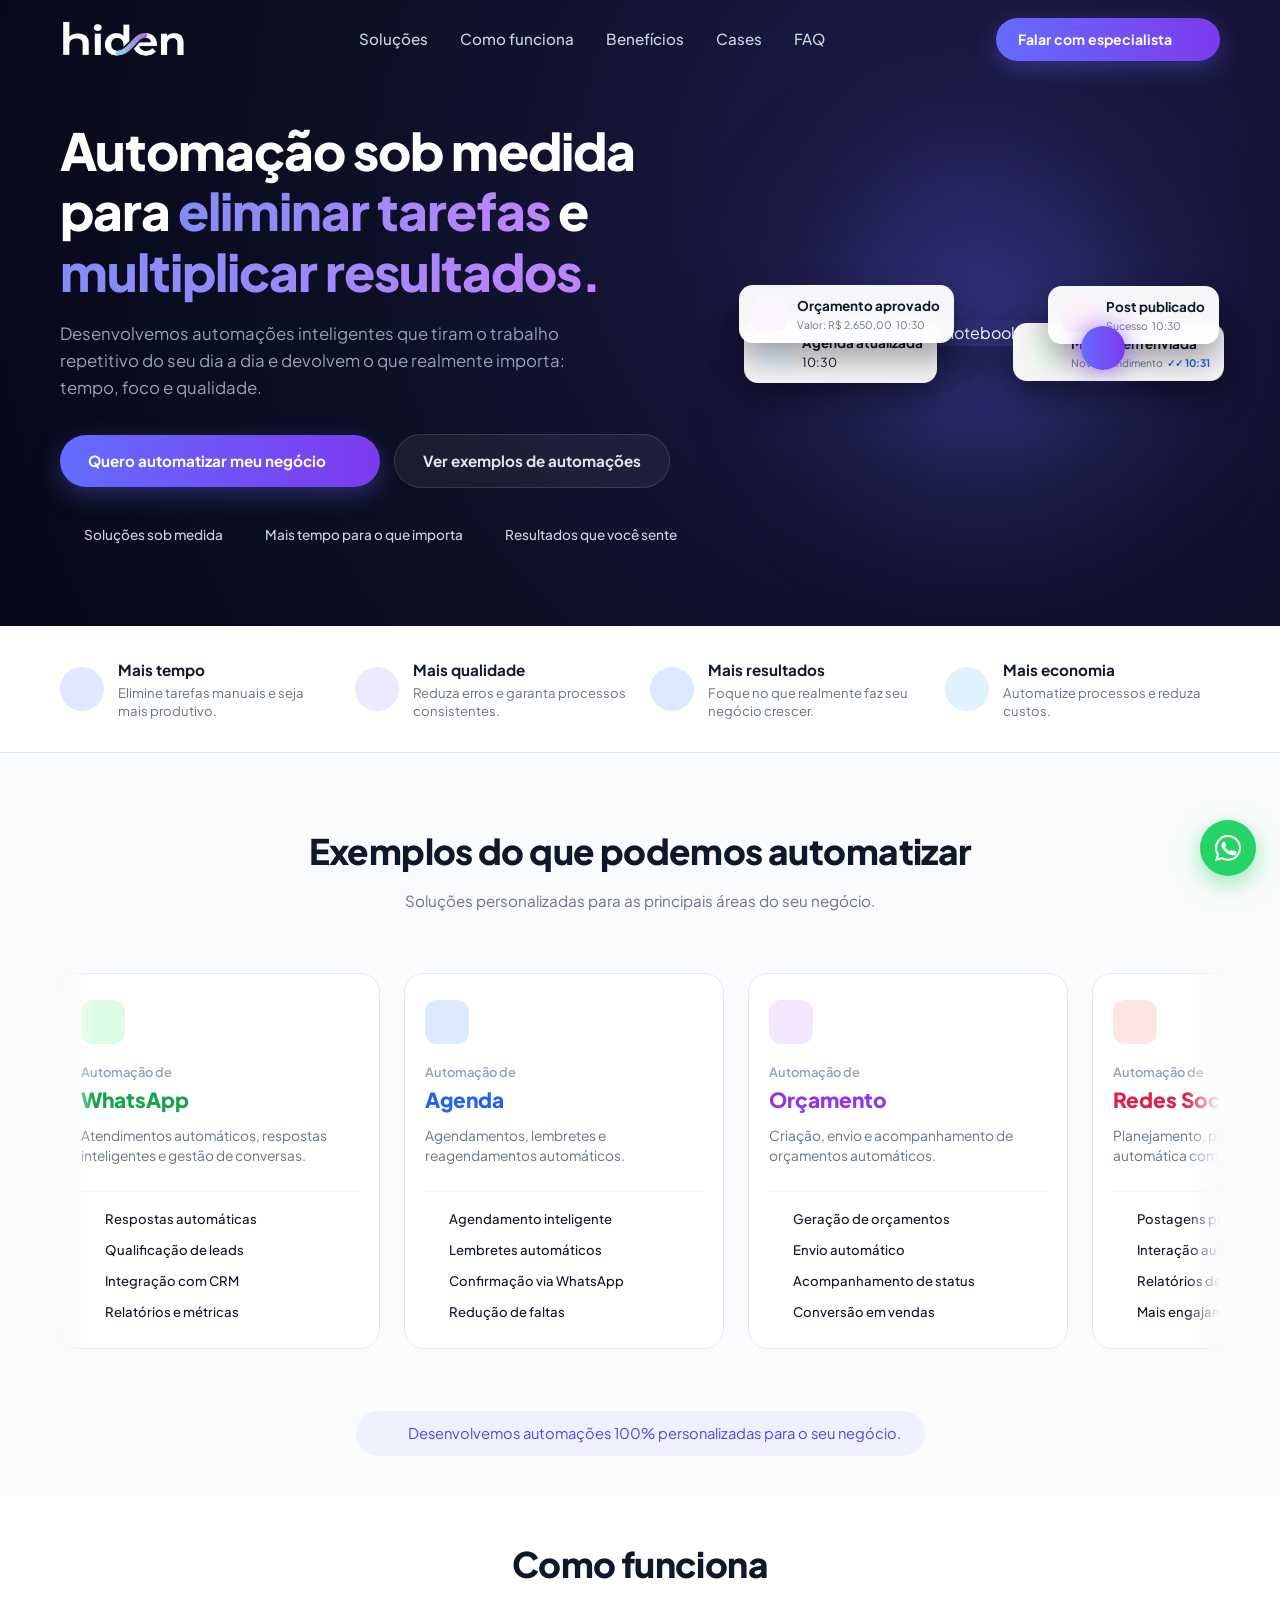
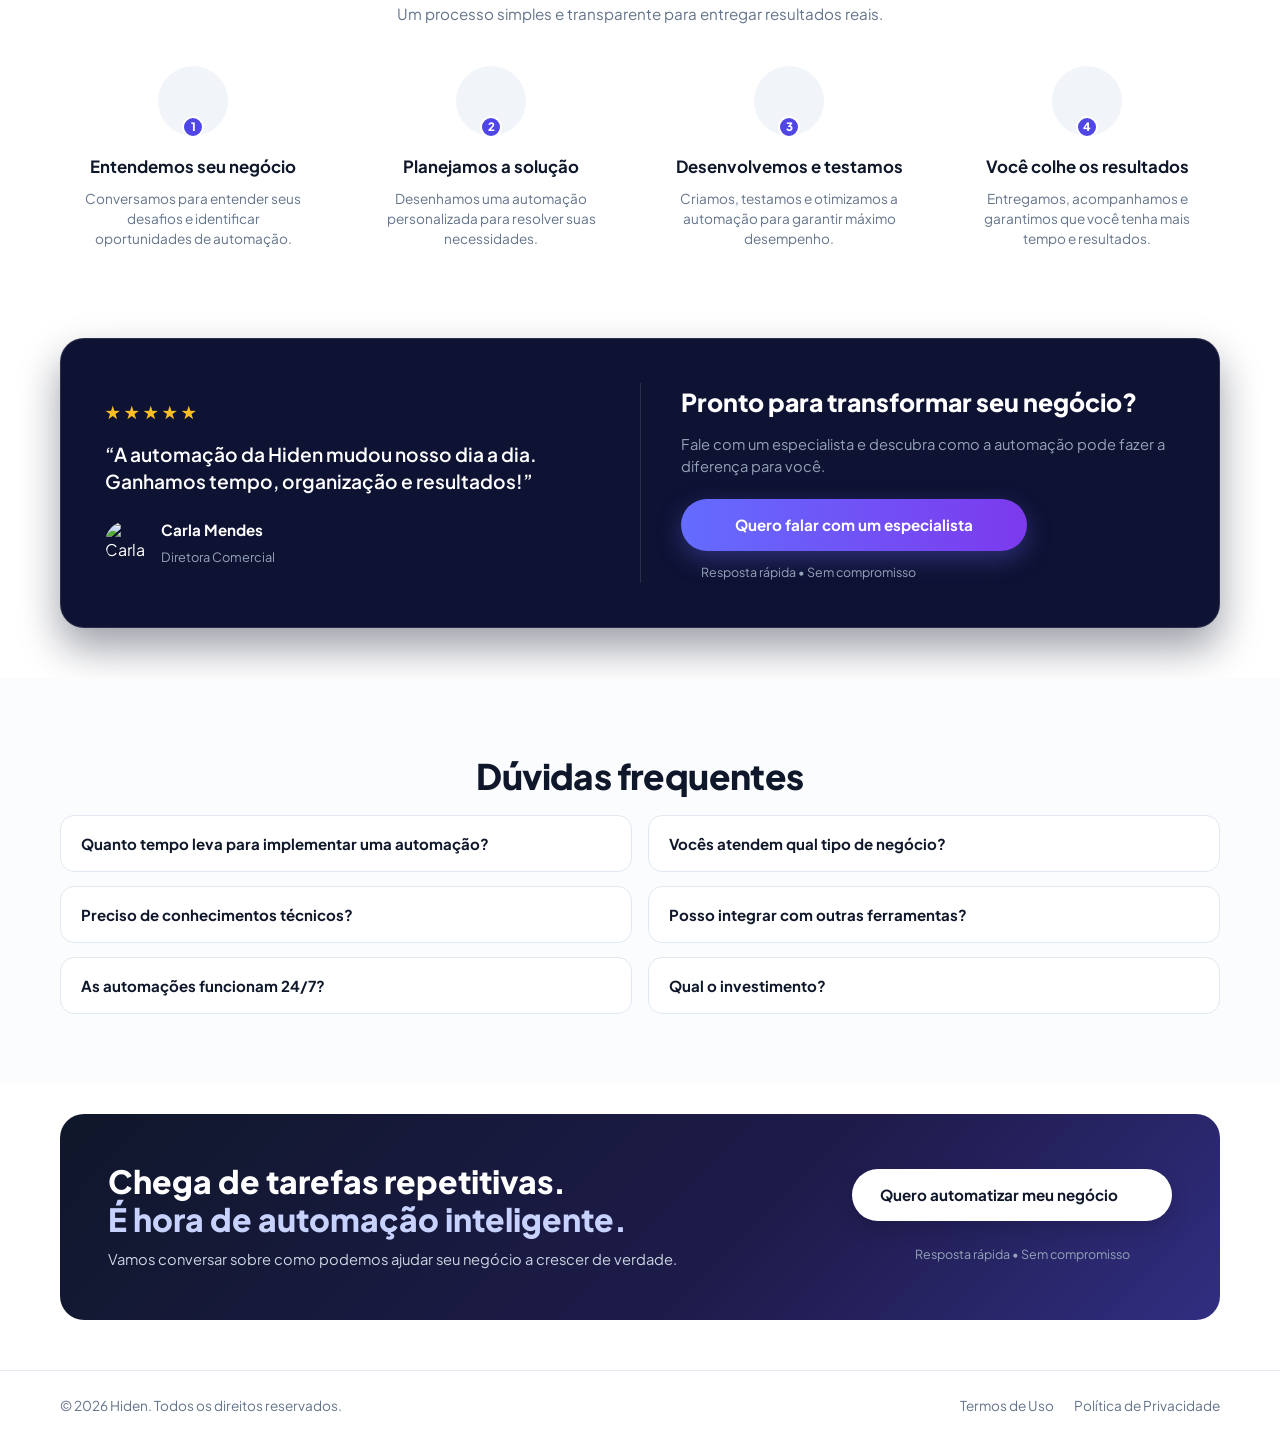
==== commit e52cdbf1: "style" ====
--- a/index.html
+++ b/index.html
@@ -129,67 +129,210 @@
 <!-- ================= O QUE PODEMOS AUTOMATIZAR ================= -->
   <section class="section solutions-section" id="solucoes">
     <div class="container text-center">
-      <h2 class="section-title">O que podemos automatizar para você</h2>
+      <h2 class="section-title">Exemplos do que podemos automatizar</h2>
       <p class="section-subtitle">Soluções personalizadas para as principais áreas do seu negócio.</p>
 
-      <div class="solutions-grid">
-        <div class="solution-card">
-          <div class="solution-icon-box green"><i data-lucide="message-square"></i></div>
-          <span class="solution-tag">Automação de</span>
-          <h3 class="green-text">WhatsApp</h3>
-          <p class="solution-desc">Atendimentos automáticos, respostas inteligentes e gestão de conversas.</p>
-          <ul class="solution-features">
-            <li><i data-lucide="check-circle-2"></i> Respostas automáticas</li>
-            <li><i data-lucide="check-circle-2"></i> Qualificação de leads</li>
-            <li><i data-lucide="check-circle-2"></i> Integração com CRM</li>
-            <li><i data-lucide="check-circle-2"></i> Relatórios e métricas</li>
-          </ul>
-        </div>
-
-        <div class="solution-card">
-          <div class="solution-icon-box blue"><i data-lucide="calendar"></i></div>
-          <span class="solution-tag">Automação de</span>
-          <h3 class="blue-text">Agenda</h3>
-          <p class="solution-desc">Agendamentos, lembretes e reagendamentos automáticos.</p>
-          <ul class="solution-features">
-            <li><i data-lucide="check-circle-2"></i> Agendamento inteligente</li>
-            <li><i data-lucide="check-circle-2"></i> Lembretes automáticos</li>
-            <li><i data-lucide="check-circle-2"></i> Confirmação via WhatsApp</li>
-            <li><i data-lucide="check-circle-2"></i> Redução de faltas</li>
-          </ul>
-        </div>
-
-        <div class="solution-card">
-          <div class="solution-icon-box purple"><i data-lucide="dollar-sign"></i></div>
-          <span class="solution-tag">Automação de</span>
-          <h3 class="purple-text">Orçamento</h3>
-          <p class="solution-desc">Criação, envio e acompanhamento de orçamentos automáticos.</p>
-          <ul class="solution-features">
-            <li><i data-lucide="check-circle-2"></i> Geração de orçamentos</li>
-            <li><i data-lucide="check-circle-2"></i> Envio automático</li>
-            <li><i data-lucide="check-circle-2"></i> Acompanhamento de status</li>
-            <li><i data-lucide="check-circle-2"></i> Conversão em vendas</li>
-          </ul>
-        </div>
-
-        <div class="solution-card">
-          <div class="solution-icon-box pink"><i data-lucide="camera"></i></div>
-          <span class="solution-tag">Automação de</span>
-          <h3 class="pink-text">Redes Sociais</h3>
-          <p class="solution-desc">Planejamento, publicação e interação automática com seu público.</p>
-          <ul class="solution-features">
-            <li><i data-lucide="check-circle-2"></i> Postagens programadas</li>
-            <li><i data-lucide="check-circle-2"></i> Interação automática</li>
-            <li><i data-lucide="check-circle-2"></i> Relatórios de desempenho</li>
-            <li><i data-lucide="check-circle-2"></i> Mais engajamento</li>
-          </ul>
+      <!-- Container com efeito fade e controle do carrossel -->
+      <div class="solutions-marquee-wrapper">
+        <div class="solutions-track">
+          
+          <!-- Bloco 1 de Cards -->
+          <div class="solutions-grid">
+            <div class="solution-card">
+              <div class="solution-icon-box green"><i data-lucide="message-square"></i></div>
+              <span class="solution-tag">Automação de</span>
+              <h3 class="green-text">WhatsApp</h3>
+              <p class="solution-desc">Atendimentos automáticos, respostas inteligentes e gestão de conversas.</p>
+              <ul class="solution-features">
+                <li><i data-lucide="check-circle-2"></i> Respostas automáticas</li>
+                <li><i data-lucide="check-circle-2"></i> Qualificação de leads</li>
+                <li><i data-lucide="check-circle-2"></i> Integração com CRM</li>
+                <li><i data-lucide="check-circle-2"></i> Relatórios e métricas</li>
+              </ul>
+            </div>
+
+            <div class="solution-card">
+              <div class="solution-icon-box blue"><i data-lucide="calendar"></i></div>
+              <span class="solution-tag">Automação de</span>
+              <h3 class="blue-text">Agenda</h3>
+              <p class="solution-desc">Agendamentos, lembretes e reagendamentos automáticos.</p>
+              <ul class="solution-features">
+                <li><i data-lucide="check-circle-2"></i> Agendamento inteligente</li>
+                <li><i data-lucide="check-circle-2"></i> Lembretes automáticos</li>
+                <li><i data-lucide="check-circle-2"></i> Confirmação via WhatsApp</li>
+                <li><i data-lucide="check-circle-2"></i> Redução de faltas</li>
+              </ul>
+            </div>
+
+            <div class="solution-card">
+              <div class="solution-icon-box purple"><i data-lucide="dollar-sign"></i></div>
+              <span class="solution-tag">Automação de</span>
+              <h3 class="purple-text">Orçamento</h3>
+              <p class="solution-desc">Criação, envio e acompanhamento de orçamentos automáticos.</p>
+              <ul class="solution-features">
+                <li><i data-lucide="check-circle-2"></i> Geração de orçamentos</li>
+                <li><i data-lucide="check-circle-2"></i> Envio automático</li>
+                <li><i data-lucide="check-circle-2"></i> Acompanhamento de status</li>
+                <li><i data-lucide="check-circle-2"></i> Conversão em vendas</li>
+              </ul>
+            </div>
+
+            <div class="solution-card">
+              <div class="solution-icon-box pink"><i data-lucide="camera"></i></div>
+              <span class="solution-tag">Automação de</span>
+              <h3 class="pink-text">Redes Sociais</h3>
+              <p class="solution-desc">Planejamento, publicação e interação automática com seu público.</p>
+              <ul class="solution-features">
+                <li><i data-lucide="check-circle-2"></i> Postagens programadas</li>
+                <li><i data-lucide="check-circle-2"></i> Interação automática</li>
+                <li><i data-lucide="check-circle-2"></i> Relatórios de desempenho</li>
+                <li><i data-lucide="check-circle-2"></i> Mais engajamento</li>
+              </ul>
+            </div>
+
+            <div class="solution-card">
+              <div class="solution-icon-box blue"><i data-lucide="file-text"></i></div>
+              <span class="solution-tag">Automação de</span>
+              <h3 class="blue-text">Documentos</h3>
+              <p class="solution-desc">Geração de documentos preenchidos automaticamente sem erros manuais.</p>
+              <ul class="solution-features">
+                <li><i data-lucide="check-circle-2"></i> Contratos e propostas</li>
+                <li><i data-lucide="check-circle-2"></i> Preenchimento em lote</li>
+                <li><i data-lucide="check-circle-2"></i> Exportação em PDF/DOCX</li>
+                <li><i data-lucide="check-circle-2"></i> Coleta de assinaturas</li>
+              </ul>
+            </div>
+
+            <div class="solution-card">
+              <div class="solution-icon-box purple"><i data-lucide="git-merge"></i></div>
+              <span class="solution-tag">Automação de</span>
+              <h3 class="purple-text">Integração</h3>
+              <p class="solution-desc">Integração de sistemas e planilhas para centralizar sua operação.</p>
+              <ul class="solution-features">
+                <li><i data-lucide="check-circle-2"></i> Conexão com Google Planilhas</li>
+                <li><i data-lucide="check-circle-2"></i> Sincronização via API/Webhooks</li>
+                <li><i data-lucide="check-circle-2"></i> Atualização em tempo real</li>
+                <li><i data-lucide="check-circle-2"></i> Eliminação de retrabalho</li>
+              </ul>
+            </div>
+
+            <!-- Card Muito mais com tema pink aplicado -->
+            <div class="solution-card pink-theme">
+              <div class="solution-icon-box pink"><i data-lucide="sparkles"></i></div>
+              <span class="solution-tag">Automação de</span>
+              <h3 class="pink-text">Muito mais</h3>
+              <p class="solution-desc">Automação sob medida desenhada para o fluxo exato da sua empresa.</p>
+              <ul class="solution-features">
+                <li><i data-lucide="check-circle-2"></i> Fluxos sob demanda</li>
+                <li><i data-lucide="check-circle-2"></i> Soluções 100% personalizadas</li>
+                <li><i data-lucide="check-circle-2"></i> Arquitetura escalável</li>
+                <li><i data-lucide="check-circle-2"></i> Otimização contínua</li>
+              </ul>
+            </div>
+          </div>
+
+          <!-- Bloco 2 Duplicado -->
+          <div class="solutions-grid solutions-clone" aria-hidden="true">
+            <div class="solution-card">
+              <div class="solution-icon-box green"><i data-lucide="message-square"></i></div>
+              <span class="solution-tag">Automação de</span>
+              <h3 class="green-text">WhatsApp</h3>
+              <p class="solution-desc">Atendimentos automáticos, respostas inteligentes e gestão de conversas.</p>
+              <ul class="solution-features">
+                <li><i data-lucide="check-circle-2"></i> Respostas automáticas</li>
+                <li><i data-lucide="check-circle-2"></i> Qualificação de leads</li>
+                <li><i data-lucide="check-circle-2"></i> Integração com CRM</li>
+                <li><i data-lucide="check-circle-2"></i> Relatórios e métricas</li>
+              </ul>
+            </div>
+
+            <div class="solution-card">
+              <div class="solution-icon-box blue"><i data-lucide="calendar"></i></div>
+              <span class="solution-tag">Automação de</span>
+              <h3 class="blue-text">Agenda</h3>
+              <p class="solution-desc">Agendamentos, lembretes e reagendamentos automáticos.</p>
+              <ul class="solution-features">
+                <li><i data-lucide="check-circle-2"></i> Agendamento inteligente</li>
+                <li><i data-lucide="check-circle-2"></i> Lembretes automáticos</li>
+                <li><i data-lucide="check-circle-2"></i> Confirmação via WhatsApp</li>
+                <li><i data-lucide="check-circle-2"></i> Redução de faltas</li>
+              </ul>
+            </div>
+
+            <div class="solution-card">
+              <div class="solution-icon-box purple"><i data-lucide="dollar-sign"></i></div>
+              <span class="solution-tag">Automação de</span>
+              <h3 class="purple-text">Orçamento</h3>
+              <p class="solution-desc">Criação, envio e acompanhamento de orçamentos automáticos.</p>
+              <ul class="solution-features">
+                <li><i data-lucide="check-circle-2"></i> Geração de orçamentos</li>
+                <li><i data-lucide="check-circle-2"></i> Envio automático</li>
+                <li><i data-lucide="check-circle-2"></i> Acompanhamento de status</li>
+                <li><i data-lucide="check-circle-2"></i> Conversão em vendas</li>
+              </ul>
+            </div>
+
+            <div class="solution-card">
+              <div class="solution-icon-box pink"><i data-lucide="camera"></i></div>
+              <span class="solution-tag">Automação de</span>
+              <h3 class="pink-text">Redes Sociais</h3>
+              <p class="solution-desc">Planejamento, publicação e interação automática com seu público.</p>
+              <ul class="solution-features">
+                <li><i data-lucide="check-circle-2"></i> Postagens programadas</li>
+                <li><i data-lucide="check-circle-2"></i> Interação automática</li>
+                <li><i data-lucide="check-circle-2"></i> Relatórios de desempenho</li>
+                <li><i data-lucide="check-circle-2"></i> Mais engajamento</li>
+              </ul>
+            </div>
+
+            <div class="solution-card">
+              <div class="solution-icon-box blue"><i data-lucide="file-text"></i></div>
+              <span class="solution-tag">Automação de</span>
+              <h3 class="blue-text">Documentos</h3>
+              <p class="solution-desc">Geração de documentos preenchidos automaticamente sem erros manuais.</p>
+              <ul class="solution-features">
+                <li><i data-lucide="check-circle-2"></i> Contratos e propostas</li>
+                <li><i data-lucide="check-circle-2"></i> Preenchimento em lote</li>
+                <li><i data-lucide="check-circle-2"></i> Exportação em PDF/DOCX</li>
+                <li><i data-lucide="check-circle-2"></i> Coleta de assinaturas</li>
+              </ul>
+            </div>
+
+            <div class="solution-card">
+              <div class="solution-icon-box purple"><i data-lucide="git-merge"></i></div>
+              <span class="solution-tag">Automação de</span>
+              <h3 class="purple-text">Integração</h3>
+              <p class="solution-desc">Integração de sistemas e planilhas para centralizar sua operação.</p>
+              <ul class="solution-features">
+                <li><i data-lucide="check-circle-2"></i> Conexão com Google Planilhas</li>
+                <li><i data-lucide="check-circle-2"></i> Sincronização via API/Webhooks</li>
+                <li><i data-lucide="check-circle-2"></i> Atualização em tempo real</li>
+                <li><i data-lucide="check-circle-2"></i> Eliminação de retrabalho</li>
+              </ul>
+            </div>
+
+            <!-- Card Muito mais com tema pink aplicado -->
+            <div class="solution-card pink-theme">
+              <div class="solution-icon-box pink"><i data-lucide="sparkles"></i></div>
+              <span class="solution-tag">Automação de</span>
+              <h3 class="pink-text">Muito mais</h3>
+              <p class="solution-desc">Automação sob medida desenhada para o fluxo exato da sua empresa.</p>
+              <ul class="solution-features">
+                <li><i data-lucide="check-circle-2"></i> Fluxos sob demanda</li>
+                <li><i data-lucide="check-circle-2"></i> Soluções 100% personalizadas</li>
+                <li><i data-lucide="check-circle-2"></i> Arquitetura escalável</li>
+                <li><i data-lucide="check-circle-2"></i> Otimização contínua</li>
+              </ul>
+            </div>
+          </div>
+
         </div>
       </div>
 
       <!-- BADGE CORRIGIDA -->
       <div class="custom-solution-tag">
-        <i data-lucide="sparkles"></i>
-        <span><strong>E muito mais!</strong> Desenvolvemos automações 100% personalizadas para o seu negócio.</span>
+        <i data-lucide="sparkles"></i> 
+        <span>Desenvolvemos automações 100% personalizadas para o seu negócio.</span>
       </div>
     </div>
   </section>
--- a/style.css
+++ b/style.css
@@ -883,11 +883,14 @@
 
 @media (max-width: 1024px) {
   .hero-content {
+    margin-top: 20px;
     grid-template-columns: 1fr;
     text-align: center;
     gap: 40px;
   }
   .hero-description {
+    margin-top: 20px;
+    margin-bottom: 40px;
     margin-left: auto;
     margin-right: auto;
   }
@@ -1324,4 +1327,74 @@
   .faq-grid {
     grid-template-columns: 1fr;
   }
+}
+
+/* Garante que os ícones do card 'Muito mais' fiquem pink */
+.solution-card.pink-theme .solution-features i,
+.solution-card.pink-theme .solution-features svg {
+  color: #ec4899 !important; /* Ajuste o tom de rosa se estiver usando uma variável como var(--pink) */
+  stroke: #ec4899 !important;
+}
+
+/* No Mobile */
+@media (max-width: 767px) {
+  .solutions-clone {
+    display: none !important;
+  }
+}
+
+/* No PC: Carrossel com janela aberta e fade bem estreito nas bordas */
+@media (min-width: 768px) {
+  .solutions-marquee-wrapper {
+    position: relative;
+    width: 100%;
+    overflow: hidden;
+    padding: 20px 0;
+    
+    /* Fade bem estreito: 0% a 3% no início e 97% a 100% no fim */
+    -webkit-mask-image: linear-gradient(
+      to right,
+      transparent 0%,
+      black 3%,
+      black 97%,
+      transparent 100%
+    );
+    mask-image: linear-gradient(
+      to right,
+      transparent 0%,
+      black 3%,
+      black 97%,
+      transparent 100%
+    );
+  }
+
+  .solutions-track {
+    display: flex;
+    width: max-content;
+    gap: 24px;
+    animation: scrollSolutions 35s linear infinite;
+  }
+
+  .solutions-track:hover {
+    animation-play-state: paused;
+  }
+
+  .solutions-grid {
+    display: flex !important;
+    gap: 24px;
+  }
+
+  .solutions-grid .solution-card {
+    flex: 0 0 320px;
+    width: 320px;
+  }
+
+  @keyframes scrollSolutions {
+    0% {
+      transform: translateX(0);
+    }
+    100% {
+      transform: translateX(calc(-50% - 12px));
+    }
+  }
 }
